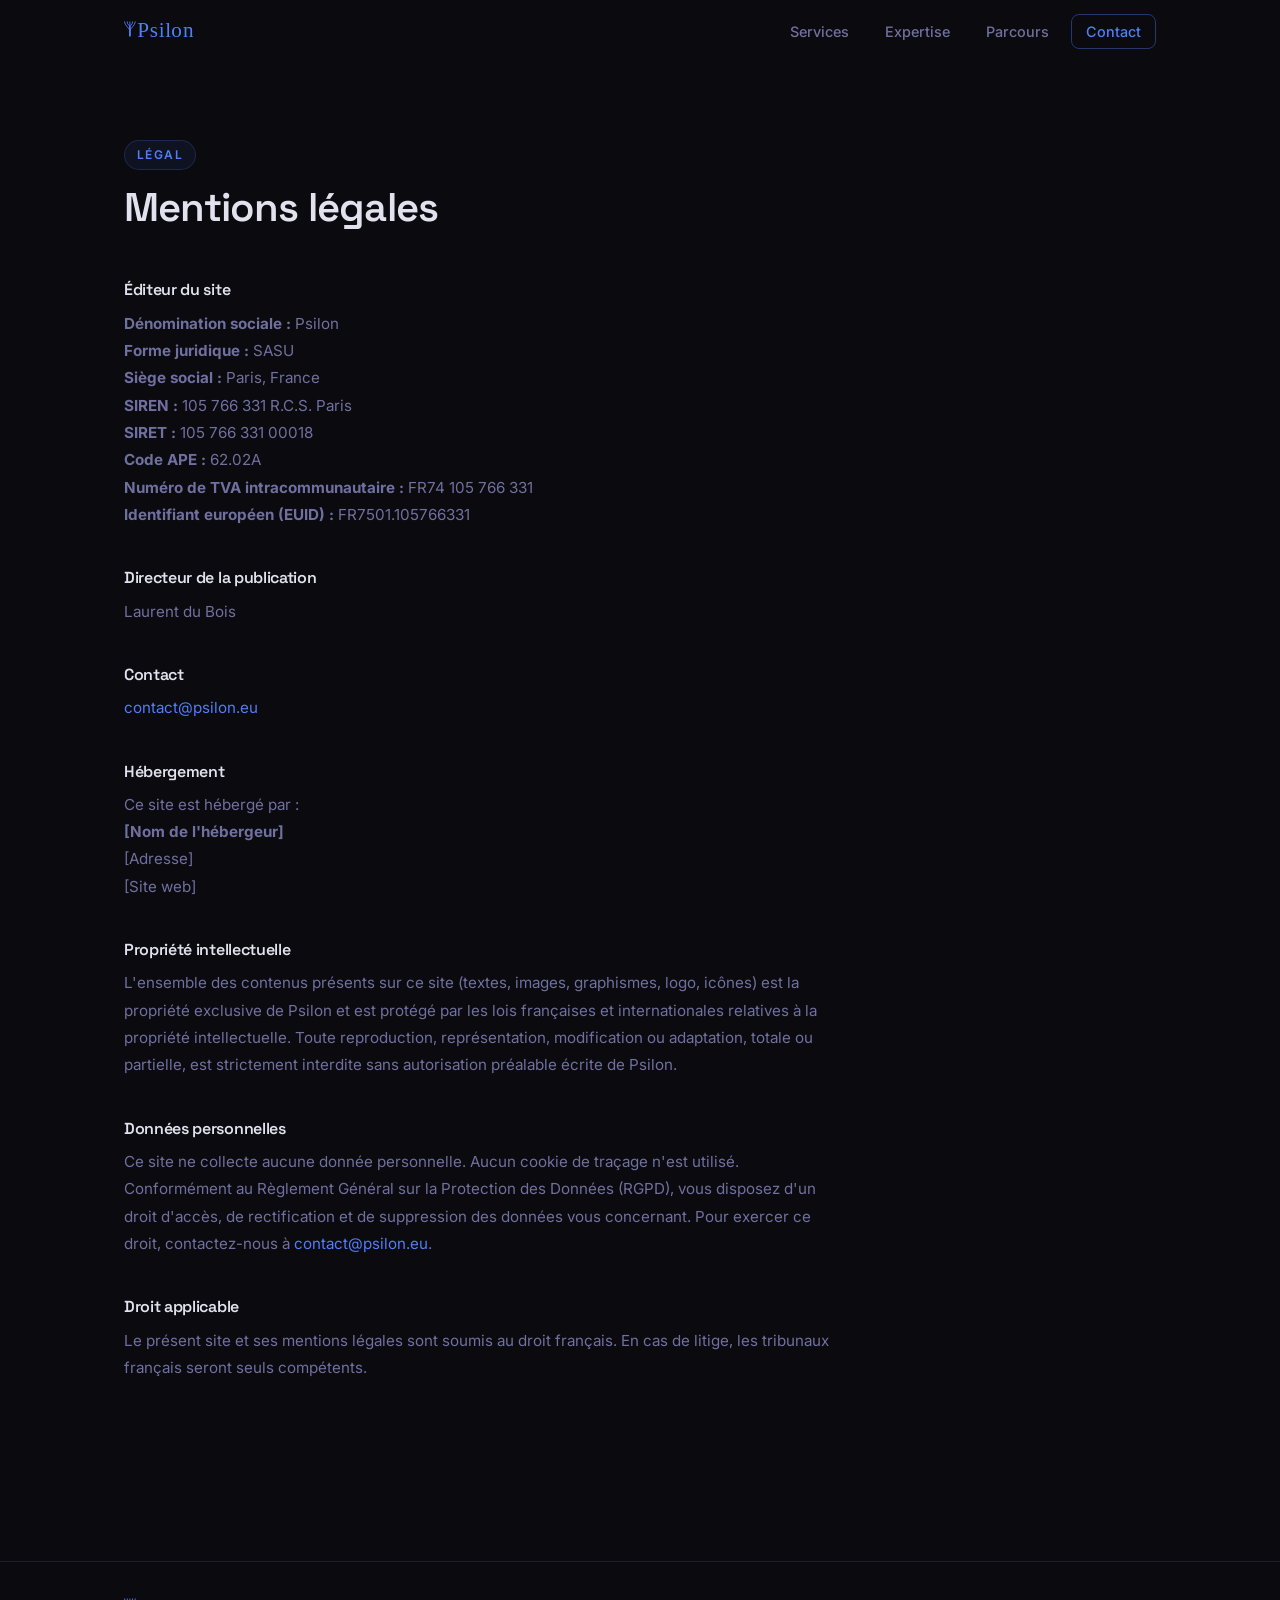
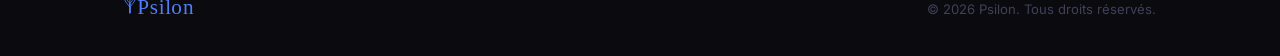
==== mentions-legales.html @ 0c54133b "Initial release — site statique Psilon Site one-page dark mode : Hero, Services, Expertise, Parcours" ====
<!DOCTYPE html>
<html lang="fr">
<head>
  <meta charset="UTF-8" />
  <meta name="viewport" content="width=device-width, initial-scale=1.0" />
  <title>Mentions légales — Psilon</title>
  <link rel="preconnect" href="https://fonts.googleapis.com" />
  <link rel="preconnect" href="https://fonts.gstatic.com" crossorigin />
  <link href="https://fonts.googleapis.com/css2?family=Inter:wght@300;400;500;600&family=Space+Grotesk:wght@500;600;700&display=swap" rel="stylesheet" />
  <link rel="stylesheet" href="style.css" />
</head>
<body>

  <!-- Navigation -->
  <nav id="nav">
    <div class="nav-inner">
      <a href="index.html" class="logo">
        <img src="psilon-logo.svg" alt="Psilon" class="logo-img" />
      </a>
      <ul class="nav-links">
        <li><a href="index.html#services">Services</a></li>
        <li><a href="index.html#expertise">Expertise</a></li>
        <li><a href="index.html#parcours">Parcours</a></li>
        <li><a href="index.html#contact" class="nav-cta">Contact</a></li>
      </ul>
      <button class="menu-toggle" aria-label="Menu" aria-expanded="false">
        <span></span><span></span><span></span>
      </button>
    </div>
    <div class="mobile-menu">
      <ul>
        <li><a href="index.html#services">Services</a></li>
        <li><a href="index.html#expertise">Expertise</a></li>
        <li><a href="index.html#parcours">Parcours</a></li>
        <li><a href="index.html#contact">Contact</a></li>
      </ul>
    </div>
  </nav>

  <!-- Mentions légales -->
  <section id="mentions" style="padding-top: 140px;">
    <div class="container">
      <div class="section-header" style="text-align:left; margin-bottom: 48px;">
        <div class="section-tag">Légal</div>
        <h2>Mentions légales</h2>
      </div>

      <div class="mentions-content">

        <div class="mentions-block">
          <h3>Éditeur du site</h3>
          <p>
            <strong>Dénomination sociale :</strong> Psilon<br />
            <strong>Forme juridique :</strong> SASU<br />
            <strong>Siège social :</strong> Paris, France<br />
            <strong>SIREN :</strong> 105 766 331 R.C.S. Paris<br />
            <strong>SIRET :</strong> 105 766 331 00018<br />
            <strong>Code APE :</strong> 62.02A<br />
            <strong>Numéro de TVA intracommunautaire :</strong> FR74 105 766 331<br />
            <strong>Identifiant européen (EUID) :</strong> FR7501.105766331
          </p>
        </div>

        <div class="mentions-block">
          <h3>Directeur de la publication</h3>
          <p>Laurent du Bois</p>
        </div>

        <div class="mentions-block">
          <h3>Contact</h3>
          <p>
            <a href="mailto:contact@psilon.eu">contact@psilon.eu</a>
          </p>
        </div>

        <div class="mentions-block">
          <h3>Hébergement</h3>
          <p>
            Ce site est hébergé par :<br />
            <strong>[Nom de l'hébergeur]</strong><br />
            [Adresse]<br />
            [Site web]
          </p>
        </div>

        <div class="mentions-block">
          <h3>Propriété intellectuelle</h3>
          <p>
            L'ensemble des contenus présents sur ce site (textes, images, graphismes, logo, icônes) est la propriété exclusive de Psilon et est protégé par les lois françaises et internationales relatives à la propriété intellectuelle. Toute reproduction, représentation, modification ou adaptation, totale ou partielle, est strictement interdite sans autorisation préalable écrite de Psilon.
          </p>
        </div>

        <div class="mentions-block">
          <h3>Données personnelles</h3>
          <p>
            Ce site ne collecte aucune donnée personnelle. Aucun cookie de traçage n'est utilisé. Conformément au Règlement Général sur la Protection des Données (RGPD), vous disposez d'un droit d'accès, de rectification et de suppression des données vous concernant. Pour exercer ce droit, contactez-nous à <a href="mailto:contact@psilon.eu">contact@psilon.eu</a>.
          </p>
        </div>

        <div class="mentions-block">
          <h3>Droit applicable</h3>
          <p>
            Le présent site et ses mentions légales sont soumis au droit français. En cas de litige, les tribunaux français seront seuls compétents.
          </p>
        </div>

      </div>
    </div>
  </section>

  <!-- Footer -->
  <footer>
    <div class="container">
      <div class="footer-inner">
        <a href="index.html" class="logo">
          <img src="psilon-logo.svg" alt="Psilon" class="logo-img" />
        </a>
        <p class="footer-copy">© 2026 Psilon. Tous droits réservés.</p>
      </div>
    </div>
  </footer>

  <script>
    const nav = document.getElementById('nav');
    window.addEventListener('scroll', () => {
      nav.classList.toggle('nav--scrolled', window.scrollY > 40);
    });
    const toggle = document.querySelector('.menu-toggle');
    const mobileMenu = document.querySelector('.mobile-menu');
    toggle.addEventListener('click', () => {
      const open = toggle.getAttribute('aria-expanded') === 'true';
      toggle.setAttribute('aria-expanded', String(!open));
      mobileMenu.classList.toggle('open', !open);
    });
  </script>

</body>
</html>
---- style.css ----
/* ── Variables ── */
:root {
  --bg:          #0a0a0f;
  --bg-2:        #111118;
  --bg-card:     #14141e;
  --border:      #1e1e2e;
  --border-2:    #2a2a3e;
  --text:        #e2e2ee;
  --text-muted:  #7070a0;
  --text-faint:  #40405a;
  --accent:      #4f7ef7;
  --accent-glow: rgba(79, 126, 247, 0.15);
  --accent-dim:  rgba(79, 126, 247, 0.08);
  --radius:      12px;
  --radius-sm:   8px;
}

/* ── Reset ── */
*, *::before, *::after { box-sizing: border-box; margin: 0; padding: 0; }
html { scroll-behavior: smooth; }
body {
  font-family: 'Inter', system-ui, sans-serif;
  background: var(--bg);
  color: var(--text);
  line-height: 1.7;
  font-size: 16px;
  -webkit-font-smoothing: antialiased;
}
a { color: inherit; text-decoration: none; }
ul { list-style: none; }
img { display: block; max-width: 100%; }

/* ── Container ── */
.container {
  max-width: 1080px;
  margin: 0 auto;
  padding: 0 24px;
}

/* ── Typography ── */
h1, h2, h3, h4 {
  font-family: 'Space Grotesk', sans-serif;
  font-weight: 600;
  line-height: 1.2;
  letter-spacing: -0.02em;
}
h1 { font-size: clamp(2.2rem, 5vw, 3.6rem); }
h2 { font-size: clamp(1.8rem, 3.5vw, 2.5rem); }
h3 { font-size: 1.3rem; }
h4 { font-size: 0.9rem; text-transform: uppercase; letter-spacing: 0.08em; color: var(--text-muted); font-weight: 500; }

/* ── Buttons ── */
.btn-primary {
  display: inline-flex;
  align-items: center;
  gap: 8px;
  background: var(--accent);
  color: #fff;
  padding: 12px 24px;
  border-radius: var(--radius-sm);
  font-weight: 500;
  font-size: 0.95rem;
  transition: opacity 0.2s, transform 0.15s;
}
.btn-primary:hover { opacity: 0.88; transform: translateY(-1px); }
.btn-primary.btn-large { padding: 16px 36px; font-size: 1rem; }

.btn-ghost {
  display: inline-flex;
  align-items: center;
  color: var(--text-muted);
  padding: 12px 20px;
  border-radius: var(--radius-sm);
  font-weight: 500;
  font-size: 0.95rem;
  border: 1px solid var(--border-2);
  transition: color 0.2s, border-color 0.2s;
}
.btn-ghost:hover { color: var(--text); border-color: var(--accent); }

/* ── Navigation ── */
#nav {
  position: fixed;
  top: 0; left: 0; right: 0;
  z-index: 100;
  transition: background 0.3s, border-color 0.3s;
  border-bottom: 1px solid transparent;
}
#nav.nav--scrolled {
  background: rgba(10, 10, 15, 0.92);
  backdrop-filter: blur(12px);
  border-bottom-color: var(--border);
}
.nav-inner {
  max-width: 1080px;
  margin: 0 auto;
  padding: 0 24px;
  height: 64px;
  display: flex;
  align-items: center;
  justify-content: space-between;
}
.logo {
  display: flex;
  align-items: center;
}
.logo-img {
  height: 38px;
  width: auto;
  display: block;
}

.nav-links {
  display: flex;
  align-items: center;
  gap: 8px;
}
.nav-links a {
  color: var(--text-muted);
  font-size: 0.9rem;
  font-weight: 500;
  padding: 8px 14px;
  border-radius: var(--radius-sm);
  transition: color 0.2s;
}
.nav-links a:hover { color: var(--text); }
.nav-links .nav-cta {
  color: var(--accent);
  border: 1px solid rgba(79, 126, 247, 0.4);
}
.nav-links .nav-cta:hover { background: var(--accent-dim); }
.nav-cta--logo { padding: 8px 12px; display: flex; align-items: center; }

.menu-toggle {
  display: none;
  flex-direction: column;
  gap: 5px;
  background: none;
  border: none;
  cursor: pointer;
  padding: 4px;
}
.menu-toggle span {
  display: block;
  width: 22px;
  height: 2px;
  background: var(--text-muted);
  border-radius: 2px;
  transition: transform 0.2s, opacity 0.2s;
}
.menu-toggle[aria-expanded="true"] span:nth-child(1) { transform: translateY(7px) rotate(45deg); }
.menu-toggle[aria-expanded="true"] span:nth-child(2) { opacity: 0; }
.menu-toggle[aria-expanded="true"] span:nth-child(3) { transform: translateY(-7px) rotate(-45deg); }

.mobile-menu {
  display: none;
  background: var(--bg-2);
  border-bottom: 1px solid var(--border);
}
.mobile-menu.open { display: block; }
.mobile-menu ul { padding: 12px 24px 20px; }
.mobile-menu a {
  display: block;
  padding: 12px 0;
  font-size: 1rem;
  font-weight: 500;
  color: var(--text-muted);
  border-bottom: 1px solid var(--border);
}
.mobile-menu a:hover { color: var(--text); }
.mobile-menu li:last-child a { border-bottom: none; }

/* ── Section shared ── */
section {
  padding: 100px 0;
}
.section-header {
  text-align: center;
  margin-bottom: 60px;
}
.section-tag {
  display: inline-block;
  font-size: 0.75rem;
  font-weight: 600;
  letter-spacing: 0.12em;
  text-transform: uppercase;
  color: var(--accent);
  margin-bottom: 14px;
  padding: 4px 12px;
  background: var(--accent-dim);
  border: 1px solid rgba(79, 126, 247, 0.2);
  border-radius: 20px;
}
.section-sub {
  color: var(--text-muted);
  max-width: 520px;
  margin: 14px auto 0;
  font-size: 1rem;
}

/* ── Hero ── */
#hero {
  padding-top: 160px;
  padding-bottom: 100px;
  text-align: center;
  position: relative;
  overflow: hidden;
}
#hero::before {
  content: '';
  position: absolute;
  top: -200px;
  left: 50%;
  transform: translateX(-50%);
  width: 800px;
  height: 800px;
  background: radial-gradient(circle, rgba(79, 126, 247, 0.08) 0%, transparent 70%);
  pointer-events: none;
}
.hero-badge {
  display: inline-block;
  font-size: 0.78rem;
  font-weight: 500;
  letter-spacing: 0.06em;
  text-transform: uppercase;
  color: var(--text-muted);
  border: 1px solid var(--border-2);
  border-radius: 20px;
  padding: 6px 16px;
  margin-bottom: 28px;
}
#hero h1 {
  color: var(--text);
  margin-bottom: 24px;
}
.hero-sub {
  color: var(--text-muted);
  font-size: 1.1rem;
  max-width: 500px;
  margin: 0 auto 40px;
}
.hero-actions {
  display: flex;
  gap: 12px;
  justify-content: center;
  flex-wrap: wrap;
  margin-bottom: 72px;
}
.hero-stats {
  display: flex;
  justify-content: center;
  align-items: center;
  gap: 0;
  flex-wrap: wrap;
  border: 1px solid var(--border);
  border-radius: var(--radius);
  background: var(--bg-card);
  padding: 28px 40px;
  max-width: 680px;
  margin: 0 auto;
}
.stat {
  display: flex;
  flex-direction: column;
  align-items: center;
  gap: 4px;
  padding: 0 36px;
}
.stat-num {
  font-family: 'Space Grotesk', sans-serif;
  font-size: 2rem;
  font-weight: 700;
  color: var(--accent);
  letter-spacing: -0.04em;
}
.stat-label {
  font-size: 0.8rem;
  color: var(--text-muted);
  text-align: center;
  max-width: 120px;
  line-height: 1.4;
}
.stat-divider {
  width: 1px;
  height: 48px;
  background: var(--border);
  flex-shrink: 0;
}

/* ── Services ── */
#services { background: var(--bg-2); }
.services-grid {
  display: grid;
  grid-template-columns: 1fr 1fr;
  gap: 24px;
}
.service-card {
  background: var(--bg-card);
  border: 1px solid var(--border);
  border-radius: var(--radius);
  padding: 36px;
  transition: border-color 0.2s;
}
.service-card:hover { border-color: var(--border-2); }
.service-card--accent {
  border-color: rgba(79, 126, 247, 0.3);
  background: linear-gradient(135deg, var(--bg-card) 0%, rgba(79, 126, 247, 0.05) 100%);
}
.service-card--accent:hover { border-color: rgba(79, 126, 247, 0.5); }
.service-icon {
  width: 44px;
  height: 44px;
  border-radius: var(--radius-sm);
  background: var(--accent-dim);
  border: 1px solid rgba(79, 126, 247, 0.2);
  display: flex;
  align-items: center;
  justify-content: center;
  color: var(--accent);
  margin-bottom: 20px;
}
.service-card h3 {
  margin-bottom: 12px;
  color: var(--text);
}
.service-card > p {
  color: var(--text-muted);
  font-size: 0.95rem;
  margin-bottom: 24px;
  line-height: 1.7;
}
.service-list {
  display: flex;
  flex-direction: column;
  gap: 8px;
}
.service-list li {
  font-size: 0.9rem;
  color: var(--text-muted);
  padding-left: 16px;
  position: relative;
}
.service-list li::before {
  content: '';
  position: absolute;
  left: 0;
  top: 10px;
  width: 6px;
  height: 1px;
  background: var(--accent);
}

/* ── Expertise ── */
.expertise-grid {
  display: grid;
  grid-template-columns: repeat(3, 1fr);
  gap: 2px;
  border: 1px solid var(--border);
  border-radius: var(--radius);
  overflow: hidden;
  background: var(--border);
}
.expertise-block {
  background: var(--bg-card);
  padding: 28px 24px;
  display: flex;
  flex-direction: column;
  gap: 14px;
}
.tags {
  display: flex;
  flex-wrap: wrap;
  gap: 6px;
}
.tag {
  font-size: 0.8rem;
  color: var(--text-muted);
  background: var(--bg-2);
  border: 1px solid var(--border-2);
  border-radius: 6px;
  padding: 4px 10px;
  transition: color 0.2s, border-color 0.2s;
}
.tag:hover { color: var(--text); border-color: var(--accent); }

/* ── Parcours ── */
#parcours { background: var(--bg-2); }
.parcours-layout {
  display: grid;
  grid-template-columns: 1fr 1fr;
  gap: 64px;
  align-items: start;
}
.parcours-intro p {
  color: var(--text-muted);
  font-size: 0.98rem;
  line-height: 1.8;
  margin-bottom: 20px;
}
.timeline {
  display: flex;
  flex-direction: column;
  gap: 0;
  position: relative;
}
.timeline::before {
  content: '';
  position: absolute;
  left: 7px;
  top: 8px;
  bottom: 8px;
  width: 1px;
  background: var(--border-2);
}
.timeline-item {
  display: flex;
  gap: 20px;
  padding-bottom: 28px;
  position: relative;
}
.timeline-item:last-child { padding-bottom: 0; }
.timeline-dot {
  width: 15px;
  height: 15px;
  border-radius: 50%;
  border: 2px solid var(--accent);
  background: var(--bg);
  flex-shrink: 0;
  margin-top: 3px;
  position: relative;
  z-index: 1;
}
.timeline-content {
  display: flex;
  flex-direction: column;
  gap: 3px;
}
.timeline-period {
  font-size: 0.78rem;
  color: var(--accent);
  font-weight: 500;
  letter-spacing: 0.04em;
}
.timeline-content strong {
  font-size: 0.95rem;
  color: var(--text);
  font-weight: 600;
}
.timeline-content span {
  font-size: 0.85rem;
  color: var(--text-muted);
  line-height: 1.5;
}

/* ── Contact ── */
.contact-inner {
  text-align: center;
  max-width: 560px;
  margin: 0 auto;
}
.contact-inner h2 { margin-bottom: 16px; }
.contact-inner .btn-primary { margin-top: 36px; }
.contact-note {
  font-size: 0.85rem;
  color: var(--text-faint);
  margin-top: 16px;
}

/* ── Mentions légales ── */
.mentions-content {
  display: flex;
  flex-direction: column;
  gap: 40px;
  max-width: 720px;
  padding-bottom: 80px;
}
.mentions-block h3 {
  font-size: 1rem;
  color: var(--text);
  margin-bottom: 10px;
  font-weight: 600;
}
.mentions-block p {
  color: var(--text-muted);
  font-size: 0.95rem;
  line-height: 1.8;
}
.mentions-block a {
  color: var(--accent);
}
.mentions-block a:hover {
  text-decoration: underline;
}

/* ── Footer ── */
footer {
  border-top: 1px solid var(--border);
  padding: 28px 0;
}
.footer-inner {
  display: flex;
  justify-content: space-between;
  align-items: center;
  flex-wrap: wrap;
  gap: 12px;
}
.footer-copy {
  font-size: 0.82rem;
  color: var(--text-faint);
}
.footer-copy a {
  color: var(--text-faint);
  text-decoration: underline;
  text-underline-offset: 3px;
}
.footer-copy a:hover {
  color: var(--text-muted);
}

/* ── Responsive ── */
@media (max-width: 768px) {
  section { padding: 72px 0; }
  #hero { padding-top: 120px; }

  .nav-links { display: none; }
  .menu-toggle { display: flex; }

  .hero-stats { padding: 20px 16px; gap: 16px; flex-direction: column; }
  .stat { padding: 0; }
  .stat-divider { width: 48px; height: 1px; }

  .services-grid { grid-template-columns: 1fr; }

  .expertise-grid { grid-template-columns: 1fr; }

  .parcours-layout { grid-template-columns: 1fr; gap: 40px; }

  .footer-inner { flex-direction: column; align-items: flex-start; }
}

@media (max-width: 480px) {
  #hero h1 { font-size: 2rem; }
  .hero-actions { flex-direction: column; align-items: center; }
  .service-card { padding: 24px; }
}
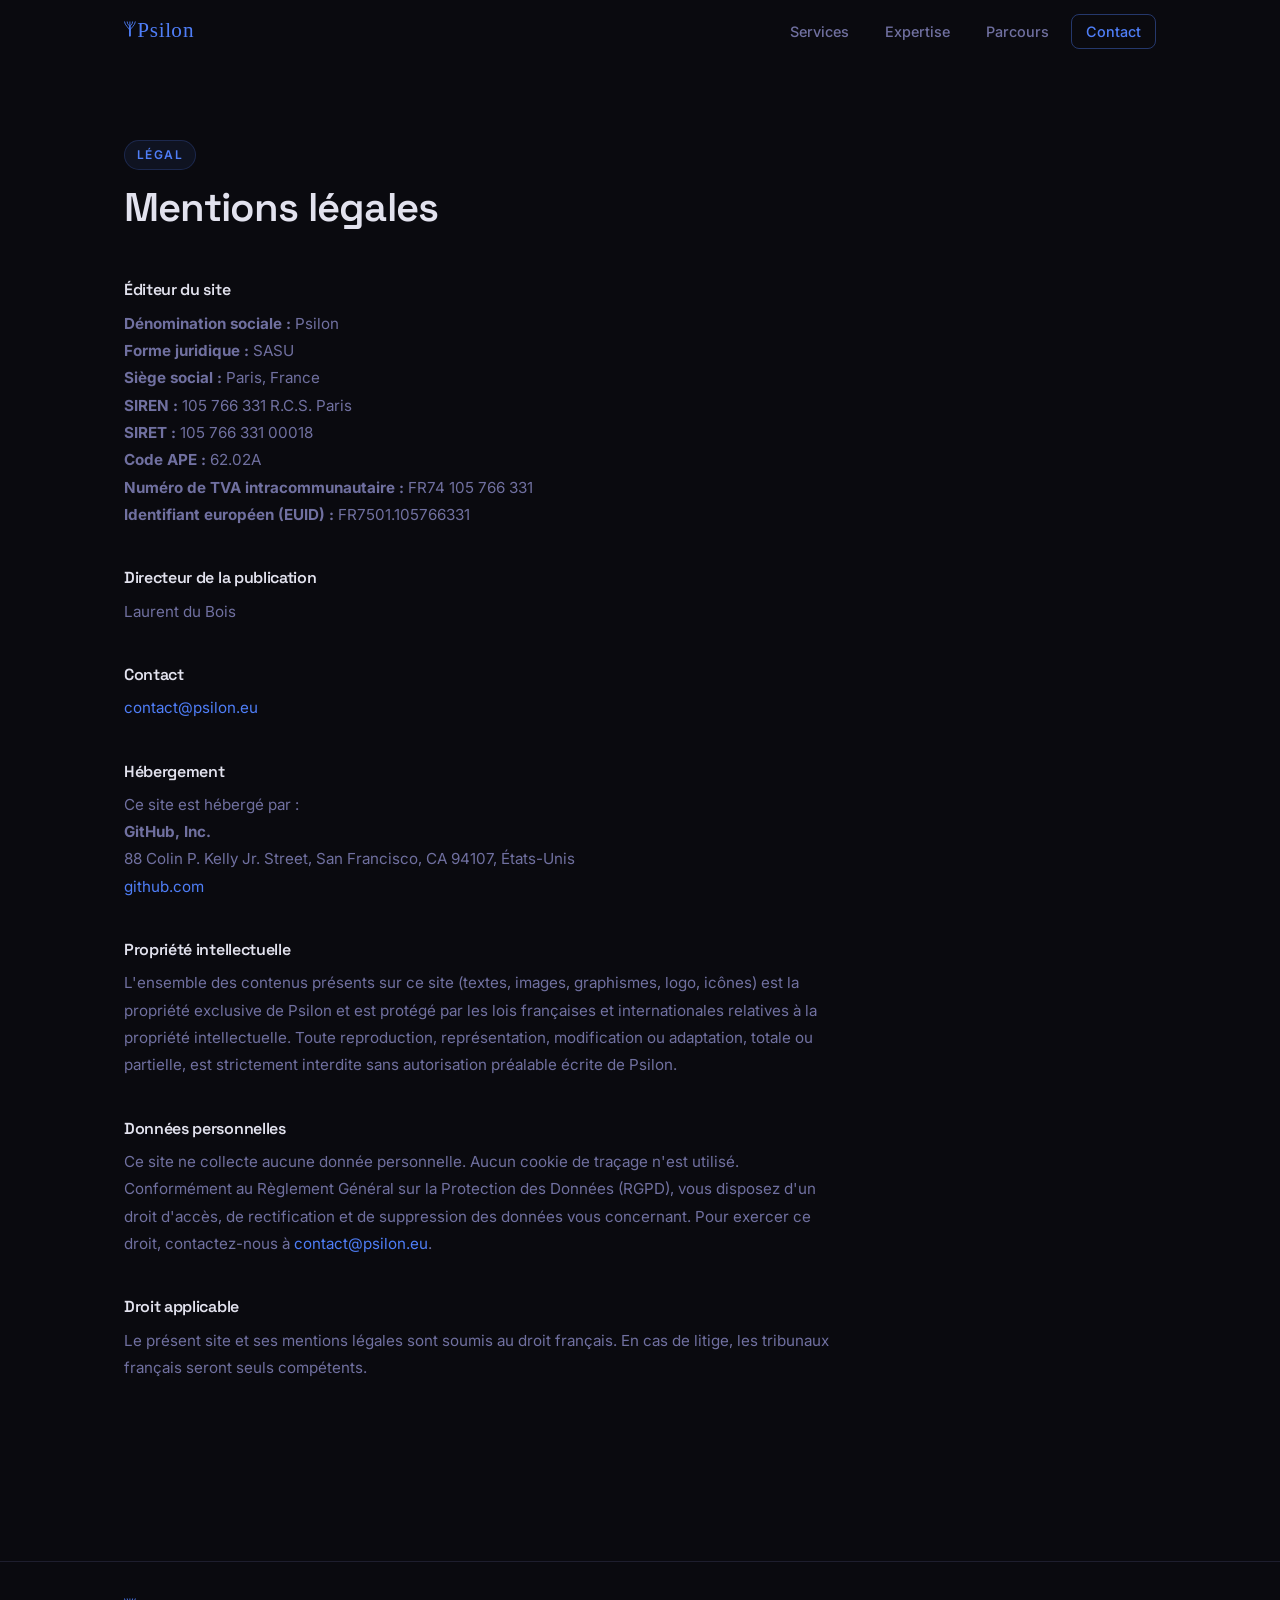
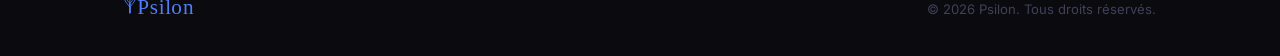
==== commit f4e72a19: "Mentions légales : ajout des infos hébergeur GitHub Pages Co-Authored-By: Claude Sonnet 4.6 <noreply" ====
--- a/mentions-legales.html
+++ b/mentions-legales.html
@@ -77,9 +77,9 @@
           <h3>Hébergement</h3>
           <p>
             Ce site est hébergé par :<br />
-            <strong>[Nom de l'hébergeur]</strong><br />
-            [Adresse]<br />
-            [Site web]
+            <strong>GitHub, Inc.</strong><br />
+            88 Colin P. Kelly Jr. Street, San Francisco, CA 94107, États-Unis<br />
+            <a href="https://github.com">github.com</a>
           </p>
         </div>
 
